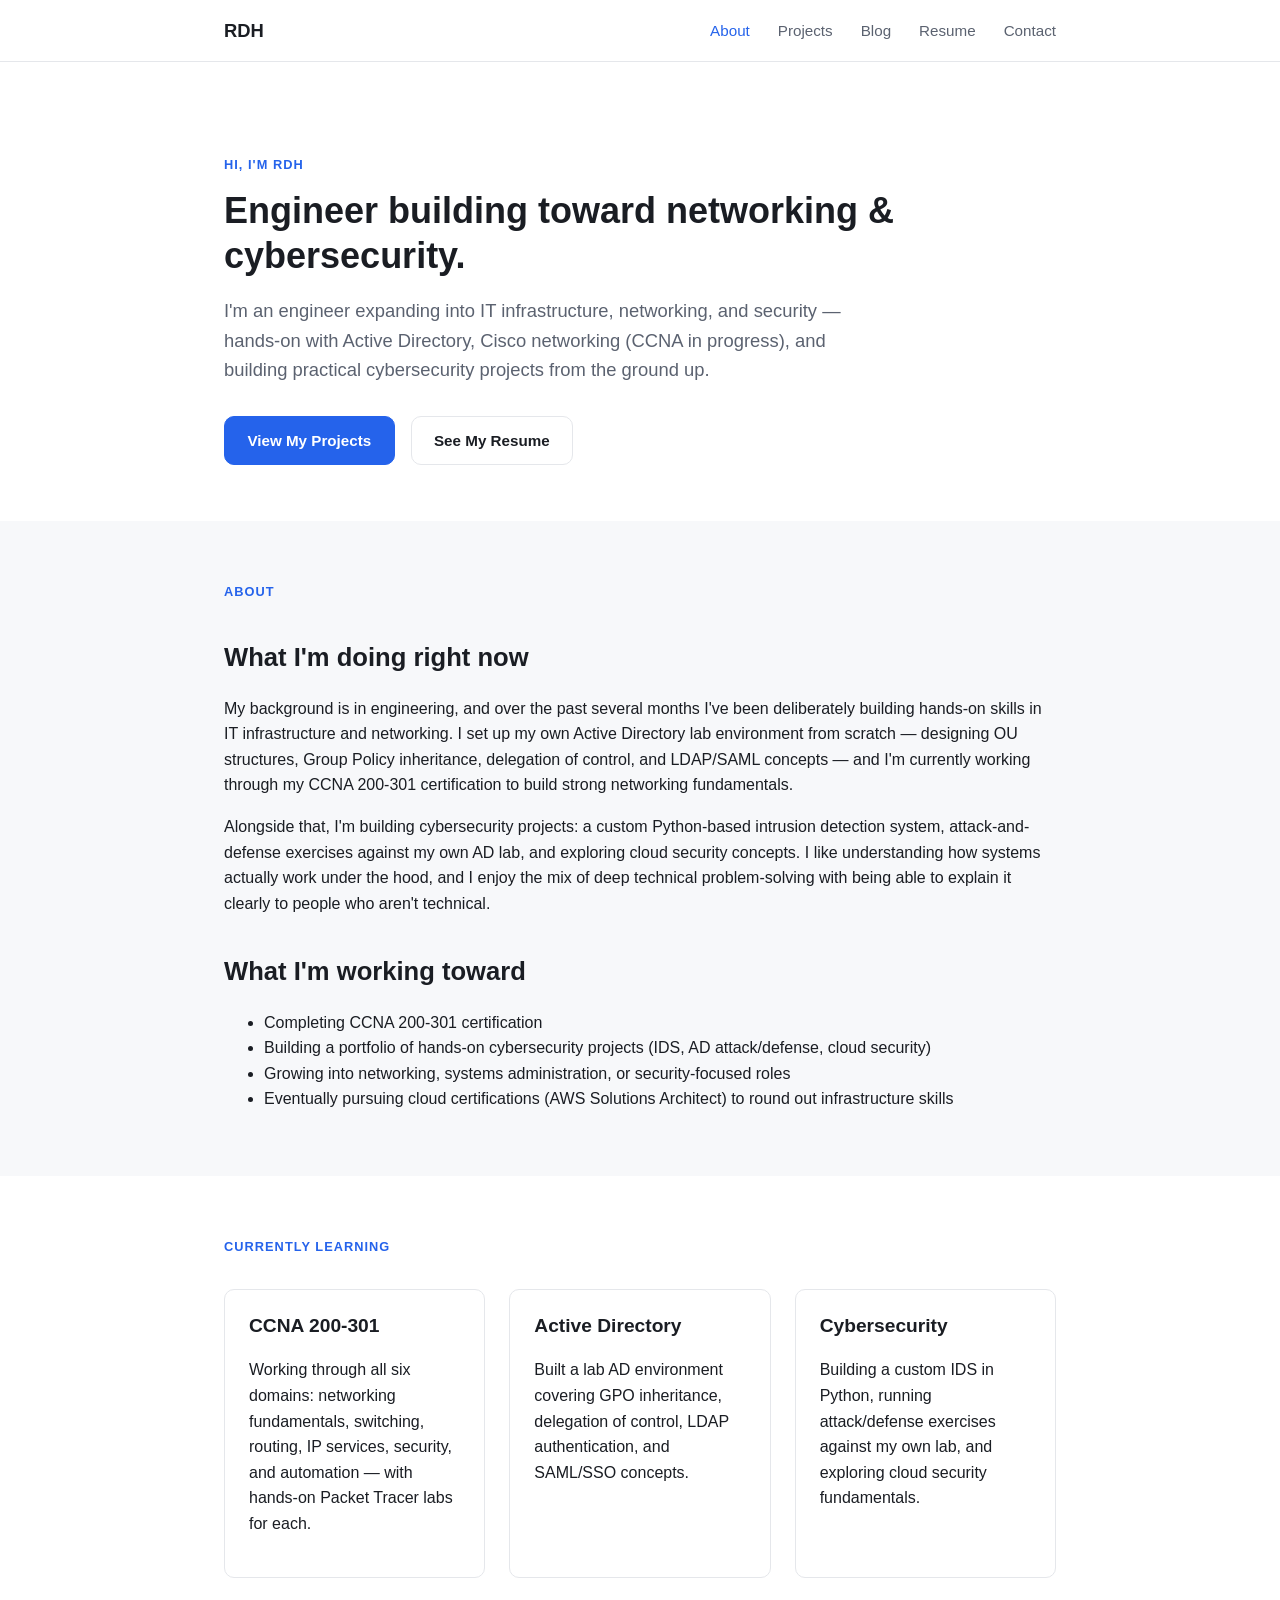
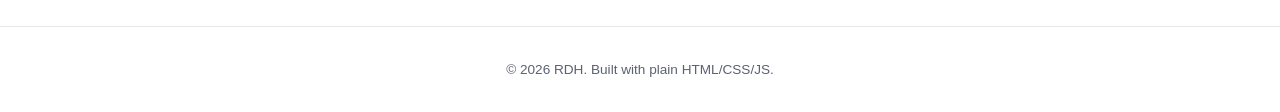
==== index.html @ 1b34f989 "initial commit" ====
<!DOCTYPE html>
<html lang="en">
<head>
  <meta charset="UTF-8">
  <meta name="viewport" content="width=device-width, initial-scale=1.0">
  <title>RDH — Engineer & IT/Networking Enthusiast</title>
  <meta name="description" content="Personal portfolio of RDH — engineer building skills in networking, Active Directory, and cybersecurity.">
  <link rel="stylesheet" href="css/style.css">
</head>
<body>

  <section class="hero">
    <div class="container">
      <p class="eyebrow">Hi, I'm RDH</p>
      <h1>Engineer building toward networking &amp; cybersecurity.</h1>
      <p class="subtitle">
        I'm an engineer expanding into IT infrastructure, networking, and security —
        hands-on with Active Directory, Cisco networking (CCNA in progress), and
        building practical cybersecurity projects from the ground up.
      </p>
      <div class="cta-row">
        <a class="btn btn-primary" href="projects.html">View My Projects</a>
        <a class="btn btn-secondary" href="resume.html">See My Resume</a>
      </div>
    </div>
  </section>

  <section class="alt">
    <div class="container">
      <p class="section-label">About</p>
      <h2>What I'm doing right now</h2>
      <p>
        My background is in engineering, and over the past several months I've been
        deliberately building hands-on skills in IT infrastructure and networking.
        I set up my own Active Directory lab environment from scratch — designing OU
        structures, Group Policy inheritance, delegation of control, and LDAP/SAML
        concepts — and I'm currently working through my CCNA 200-301 certification to
        build strong networking fundamentals.
      </p>
      <p>
        Alongside that, I'm building cybersecurity projects: a custom Python-based
        intrusion detection system, attack-and-defense exercises against my own AD
        lab, and exploring cloud security concepts. I like understanding how systems
        actually work under the hood, and I enjoy the mix of deep technical
        problem-solving with being able to explain it clearly to people who aren't
        technical.
      </p>

      <h2>What I'm working toward</h2>
      <ul>
        <li>Completing CCNA 200-301 certification</li>
        <li>Building a portfolio of hands-on cybersecurity projects (IDS, AD attack/defense, cloud security)</li>
        <li>Growing into networking, systems administration, or security-focused roles</li>
        <li>Eventually pursuing cloud certifications (AWS Solutions Architect) to round out infrastructure skills</li>
      </ul>
    </div>
  </section>

  <section>
    <div class="container">
      <p class="section-label">Currently Learning</p>
      <div class="grid">
        <div class="card">
          <h3>CCNA 200-301</h3>
          <p>Working through all six domains: networking fundamentals, switching,
          routing, IP services, security, and automation — with hands-on Packet
          Tracer labs for each.</p>
        </div>
        <div class="card">
          <h3>Active Directory</h3>
          <p>Built a lab AD environment covering GPO inheritance, delegation of
          control, LDAP authentication, and SAML/SSO concepts.</p>
        </div>
        <div class="card">
          <h3>Cybersecurity</h3>
          <p>Building a custom IDS in Python, running attack/defense exercises
          against my own lab, and exploring cloud security fundamentals.</p>
        </div>
      </div>
    </div>
  </section>

  <script src="js/layout.js"></script>
</body>
</html>
---- css/style.css ----
/* ===== Base / Reset ===== */
:root {
  --bg: #ffffff;
  --bg-alt: #f7f8fa;
  --text: #1a1d23;
  --text-muted: #5b6270;
  --border: #e5e7eb;
  --accent: #2563eb;
  --accent-dark: #1d4ed8;
  --radius: 10px;
  --max-width: 880px;
  --font: -apple-system, BlinkMacSystemFont, "Segoe UI", Roboto, Helvetica, Arial, sans-serif;
}

* { box-sizing: border-box; }

html { scroll-behavior: smooth; }

body {
  margin: 0;
  font-family: var(--font);
  background: var(--bg);
  color: var(--text);
  line-height: 1.6;
  font-size: 16px;
}

a {
  color: var(--accent);
  text-decoration: none;
}
a:hover { text-decoration: underline; }

h1, h2, h3 { line-height: 1.25; font-weight: 700; }
h1 { font-size: 2.25rem; }
h2 { font-size: 1.6rem; margin-top: 2.5rem; }
h3 { font-size: 1.2rem; }

.container {
  max-width: var(--max-width);
  margin: 0 auto;
  padding: 0 1.5rem;
}

/* ===== Nav ===== */
header.site-header {
  border-bottom: 1px solid var(--border);
  position: sticky;
  top: 0;
  background: rgba(255,255,255,0.9);
  backdrop-filter: blur(6px);
  z-index: 100;
}
.nav-inner {
  max-width: var(--max-width);
  margin: 0 auto;
  padding: 1rem 1.5rem;
  display: flex;
  justify-content: space-between;
  align-items: center;
}
.brand {
  font-weight: 700;
  font-size: 1.15rem;
  color: var(--text);
}
nav ul {
  list-style: none;
  display: flex;
  gap: 1.75rem;
  margin: 0;
  padding: 0;
}
nav a {
  color: var(--text-muted);
  font-weight: 500;
  font-size: 0.95rem;
}
nav a:hover, nav a.active {
  color: var(--accent);
  text-decoration: none;
}

/* ===== Hero ===== */
.hero {
  padding: 5rem 0 3.5rem;
  text-align: left;
}
.hero p.eyebrow {
  text-transform: uppercase;
  letter-spacing: 0.08em;
  font-size: 0.8rem;
  color: var(--accent);
  font-weight: 700;
  margin-bottom: 0.75rem;
}
.hero h1 { margin: 0 0 1rem; }
.hero .subtitle {
  color: var(--text-muted);
  font-size: 1.15rem;
  max-width: 620px;
}
.hero .cta-row {
  margin-top: 2rem;
  display: flex;
  gap: 1rem;
  flex-wrap: wrap;
}
.btn {
  display: inline-block;
  padding: 0.7rem 1.4rem;
  border-radius: var(--radius);
  font-weight: 600;
  font-size: 0.95rem;
  border: 1px solid var(--border);
  transition: all 0.15s ease;
}
.btn:hover { text-decoration: none; }
.btn-primary {
  background: var(--accent);
  color: #fff;
  border-color: var(--accent);
}
.btn-primary:hover { background: var(--accent-dark); }
.btn-secondary {
  background: var(--bg);
  color: var(--text);
}
.btn-secondary:hover { background: var(--bg-alt); }

/* ===== Sections ===== */
section { padding: 3rem 0; }
section.alt { background: var(--bg-alt); }

.section-label {
  text-transform: uppercase;
  letter-spacing: 0.08em;
  font-size: 0.8rem;
  color: var(--accent);
  font-weight: 700;
  margin-bottom: 0.5rem;
}

/* ===== Cards ===== */
.grid {
  display: grid;
  grid-template-columns: repeat(auto-fit, minmax(260px, 1fr));
  gap: 1.5rem;
  margin-top: 2rem;
}
.card {
  border: 1px solid var(--border);
  border-radius: var(--radius);
  padding: 1.5rem;
  background: var(--bg);
  transition: box-shadow 0.15s ease, transform 0.15s ease;
}
.card:hover {
  box-shadow: 0 4px 18px rgba(0,0,0,0.06);
  transform: translateY(-2px);
}
.card h3 { margin-top: 0; }
.card .tags {
  display: flex;
  flex-wrap: wrap;
  gap: 0.4rem;
  margin: 0.75rem 0;
}
.tag {
  font-size: 0.75rem;
  padding: 0.2rem 0.6rem;
  border-radius: 999px;
  background: var(--bg-alt);
  color: var(--text-muted);
  border: 1px solid var(--border);
}
.card .meta {
  color: var(--text-muted);
  font-size: 0.85rem;
}

/* ===== Blog list ===== */
.post-list-item {
  border-bottom: 1px solid var(--border);
  padding: 1.5rem 0;
}
.post-list-item:first-child { padding-top: 0; }
.post-list-item h3 { margin: 0.2rem 0; }
.post-list-item .meta { color: var(--text-muted); font-size: 0.85rem; }
.post-list-item p { color: var(--text-muted); }

/* ===== Blog post ===== */
.post-header { margin-bottom: 2rem; }
.post-header .meta { color: var(--text-muted); font-size: 0.9rem; }
article.post-body h2 { margin-top: 2rem; }
article.post-body pre {
  background: #0f172a;
  color: #e2e8f0;
  padding: 1rem;
  border-radius: var(--radius);
  overflow-x: auto;
  font-size: 0.85rem;
}
article.post-body code {
  background: var(--bg-alt);
  padding: 0.15rem 0.4rem;
  border-radius: 4px;
  font-size: 0.85em;
}
article.post-body pre code { background: none; padding: 0; }
article.post-body ul, article.post-body ol { padding-left: 1.4rem; }
article.post-body table {
  width: 100%;
  border-collapse: collapse;
  margin: 1rem 0;
}
article.post-body th, article.post-body td {
  border: 1px solid var(--border);
  padding: 0.5rem 0.75rem;
  text-align: left;
}

/* ===== Timeline / Resume ===== */
.timeline-item {
  border-left: 2px solid var(--border);
  padding-left: 1.5rem;
  margin-left: 0.25rem;
  padding-bottom: 2rem;
  position: relative;
}
.timeline-item::before {
  content: "";
  position: absolute;
  left: -7px;
  top: 4px;
  width: 12px;
  height: 12px;
  border-radius: 50%;
  background: var(--accent);
}
.timeline-item h3 { margin: 0; }
.timeline-item .meta { color: var(--text-muted); font-size: 0.85rem; margin-bottom: 0.5rem; }

.skills-grid {
  display: grid;
  grid-template-columns: repeat(auto-fit, minmax(200px, 1fr));
  gap: 1.5rem;
  margin-top: 1.5rem;
}
.skills-grid h4 { margin-bottom: 0.5rem; }
.skills-grid ul { margin: 0; padding-left: 1.2rem; color: var(--text-muted); }

/* ===== Contact ===== */
.contact-list {
  list-style: none;
  padding: 0;
  margin: 1.5rem 0;
}
.contact-list li {
  padding: 0.6rem 0;
  border-bottom: 1px solid var(--border);
  display: flex;
  gap: 0.75rem;
}
.contact-list li:last-child { border-bottom: none; }
.contact-list .label { color: var(--text-muted); width: 90px; flex-shrink: 0; }

/* ===== Footer ===== */
footer {
  border-top: 1px solid var(--border);
  padding: 2rem 0;
  text-align: center;
  color: var(--text-muted);
  font-size: 0.85rem;
}

/* ===== Responsive ===== */
@media (max-width: 640px) {
  .nav-inner { flex-direction: column; gap: 0.75rem; align-items: flex-start; }
  nav ul { gap: 1.1rem; flex-wrap: wrap; }
  .hero { padding: 3rem 0 2rem; }
  h1 { font-size: 1.75rem; }
}
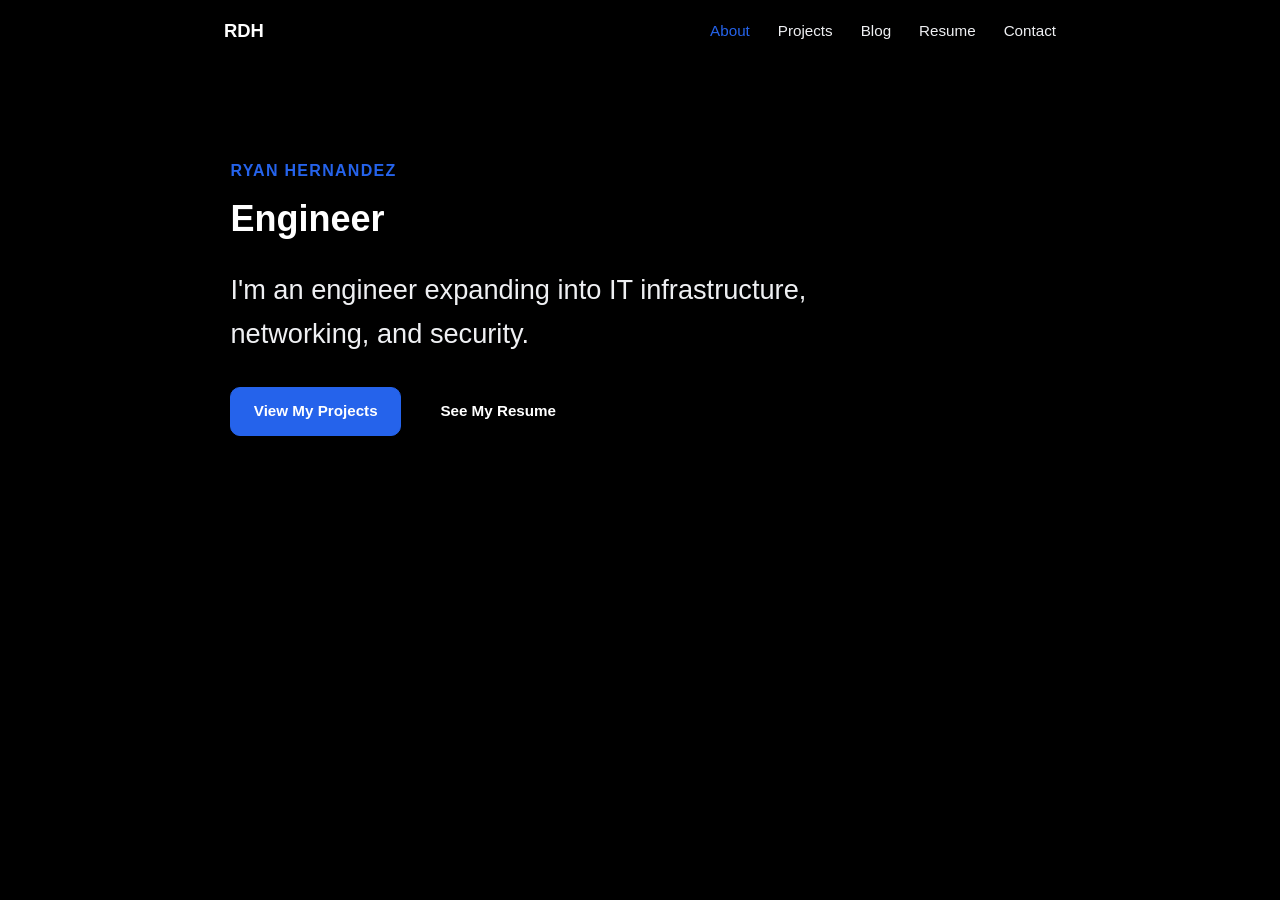
==== commit 3b6b1196: "commit" ====
--- a/index.html
+++ b/index.html
@@ -11,12 +11,10 @@
 
   <section class="hero">
     <div class="container">
-      <p class="eyebrow">Hi, I'm RDH</p>
-      <h1>Engineer building toward networking &amp; cybersecurity.</h1>
+      <p class="eyebrow">Ryan Hernandez</p>
+      <h1>Engineer</h1>
       <p class="subtitle">
-        I'm an engineer expanding into IT infrastructure, networking, and security —
-        hands-on with Active Directory, Cisco networking (CCNA in progress), and
-        building practical cybersecurity projects from the ground up.
+        I'm an engineer expanding into IT infrastructure, networking, and security.
       </p>
       <div class="cta-row">
         <a class="btn btn-primary" href="projects.html">View My Projects</a>
@@ -25,61 +23,6 @@
     </div>
   </section>
 
-  <section class="alt">
-    <div class="container">
-      <p class="section-label">About</p>
-      <h2>What I'm doing right now</h2>
-      <p>
-        My background is in engineering, and over the past several months I've been
-        deliberately building hands-on skills in IT infrastructure and networking.
-        I set up my own Active Directory lab environment from scratch — designing OU
-        structures, Group Policy inheritance, delegation of control, and LDAP/SAML
-        concepts — and I'm currently working through my CCNA 200-301 certification to
-        build strong networking fundamentals.
-      </p>
-      <p>
-        Alongside that, I'm building cybersecurity projects: a custom Python-based
-        intrusion detection system, attack-and-defense exercises against my own AD
-        lab, and exploring cloud security concepts. I like understanding how systems
-        actually work under the hood, and I enjoy the mix of deep technical
-        problem-solving with being able to explain it clearly to people who aren't
-        technical.
-      </p>
-
-      <h2>What I'm working toward</h2>
-      <ul>
-        <li>Completing CCNA 200-301 certification</li>
-        <li>Building a portfolio of hands-on cybersecurity projects (IDS, AD attack/defense, cloud security)</li>
-        <li>Growing into networking, systems administration, or security-focused roles</li>
-        <li>Eventually pursuing cloud certifications (AWS Solutions Architect) to round out infrastructure skills</li>
-      </ul>
-    </div>
-  </section>
-
-  <section>
-    <div class="container">
-      <p class="section-label">Currently Learning</p>
-      <div class="grid">
-        <div class="card">
-          <h3>CCNA 200-301</h3>
-          <p>Working through all six domains: networking fundamentals, switching,
-          routing, IP services, security, and automation — with hands-on Packet
-          Tracer labs for each.</p>
-        </div>
-        <div class="card">
-          <h3>Active Directory</h3>
-          <p>Built a lab AD environment covering GPO inheritance, delegation of
-          control, LDAP authentication, and SAML/SSO concepts.</p>
-        </div>
-        <div class="card">
-          <h3>Cybersecurity</h3>
-          <p>Building a custom IDS in Python, running attack/defense exercises
-          against my own lab, and exploring cloud security fundamentals.</p>
-        </div>
-      </div>
-    </div>
-  </section>
-
   <script src="js/layout.js"></script>
 </body>
 </html>
--- a/css/style.css
+++ b/css/style.css
@@ -1,10 +1,10 @@
 /* ===== Base / Reset ===== */
 :root {
-  --bg: #ffffff;
+  --bg: #000000;
   --bg-alt: #f7f8fa;
-  --text: #1a1d23;
-  --text-muted: #5b6270;
-  --border: #e5e7eb;
+  --text: #ffffff;
+  --text-muted: #eff0f3;
+  --border: #000000;
   --accent: #2563eb;
   --accent-dark: #1d4ed8;
   --radius: 10px;
@@ -39,7 +39,7 @@
 .container {
   max-width: var(--max-width);
   margin: 0 auto;
-  padding: 0 1.5rem;
+  padding: 0 1.9rem;
 }
 
 /* ===== Nav ===== */
@@ -47,7 +47,7 @@
   border-bottom: 1px solid var(--border);
   position: sticky;
   top: 0;
-  background: rgba(255,255,255,0.9);
+  background: rgba(0, 0, 0, 0.9);
   backdrop-filter: blur(6px);
   z-index: 100;
 }
@@ -89,7 +89,7 @@
 .hero p.eyebrow {
   text-transform: uppercase;
   letter-spacing: 0.08em;
-  font-size: 0.8rem;
+  font-size: 1rem;
   color: var(--accent);
   font-weight: 700;
   margin-bottom: 0.75rem;
@@ -97,7 +97,7 @@
 .hero h1 { margin: 0 0 1rem; }
 .hero .subtitle {
   color: var(--text-muted);
-  font-size: 1.15rem;
+  font-size: 1.7rem;
   max-width: 620px;
 }
 .hero .cta-row {
@@ -236,7 +236,7 @@
   width: 12px;
   height: 12px;
   border-radius: 50%;
-  background: var(--accent);
+  background: black;
 }
 .timeline-item h3 { margin: 0; }
 .timeline-item .meta { color: var(--text-muted); font-size: 0.85rem; margin-bottom: 0.5rem; }
